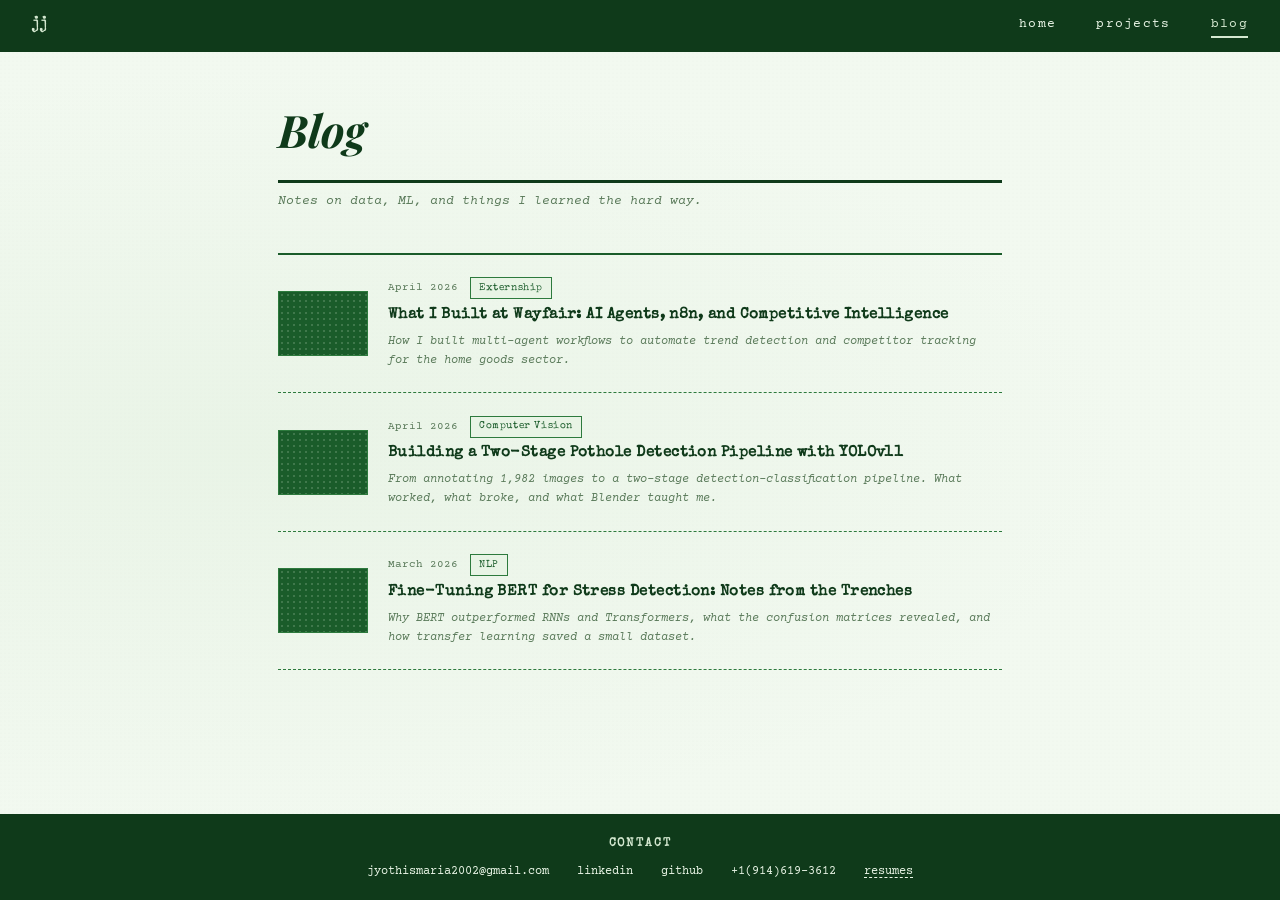
==== blog.html @ 66948fb6 "Update blog.html" ====
<!DOCTYPE html>
<html lang="en">
<head>
  <meta charset="UTF-8" />
  <meta name="viewport" content="width=device-width, initial-scale=1.0" />
  <title>Blog — Jyothismaria Joseph</title>
  <link rel="stylesheet" href="css/style.css" />
</head>
<body>
  <nav>
    <span class="nav-initials">jj</span>
    <div class="nav-links">
      <a href="index.html">home</a>
      <a href="projects.html">projects</a>
      <a href="blog.html" class="active">blog</a>
    </div>
  </nav>

  <main class="blog-layout">
    <h1 class="page-title">Blog</h1>
    <p class="blog-subtitle">Notes on data, ML, and things I learned the hard way.</p>

    <div class="blog-list">

      <a href="blog/wayfair-ai-agents.html" class="blog-row">
        <div class="blog-thumb"></div>
        <div class="blog-row-content">
          <div class="blog-meta">
            <span class="blog-date">April 2026</span>
            <span class="blog-tag">Externship</span>
          </div>
          <h2>What I Built at Wayfair: AI Agents, n8n, and Competitive Intelligence</h2>
          <p>How I built multi-agent workflows to automate trend detection and competitor tracking for the home goods sector.</p>
        </div>
      </a>

      <a href="blog/pothole-yolo.html" class="blog-row">
        <div class="blog-thumb"></div>
        <div class="blog-row-content">
          <div class="blog-meta">
            <span class="blog-date">April 2026</span>
            <span class="blog-tag">Computer Vision</span>
          </div>
          <h2>Building a Two-Stage Pothole Detection Pipeline with YOLOv11</h2>
          <p>From annotating 1,982 images to a two-stage detection-classification pipeline. What worked, what broke, and what Blender taught me.</p>
        </div>
      </a>

      <a href="blog/bert-stress.html" class="blog-row">
        <div class="blog-thumb"></div>
        <div class="blog-row-content">
          <div class="blog-meta">
            <span class="blog-date">March 2026</span>
            <span class="blog-tag">NLP</span>
          </div>
          <h2>Fine-Tuning BERT for Stress Detection: Notes from the Trenches</h2>
          <p>Why BERT outperformed RNNs and Transformers, what the confusion matrices revealed, and how transfer learning saved a small dataset.</p>
        </div>
      </a>

    </div>

  </main>

  <footer>
    <div class="footer-inner">
      <strong>contact</strong>
      <div class="footer-links">
        <a href="mailto:jyothismaria2002@gmail.com">jyothismaria2002@gmail.com</a>
        <a href="https://linkedin.com/in/jyothismaria" target="_blank">linkedin</a>
        <a href="https://github.com/Jyothismaria" target="_blank">github</a>
        <a href="tel:+19146193612">+1(914)619-3612</a>
        <a href="resume.pdf" target="_blank" class="resume-link">resumes</a>
      </div>
    </div>
  </footer>
  <script src="js/main.js"></script>
</body>
</html>
---- css/style.css ----
/* ── 90s Vintage Pastel + Emerald Portfolio ─────────────────────────────── */

@import url('https://fonts.googleapis.com/css2?family=Special+Elite&family=Courier+Prime:ital,wght@0,400;0,700;1,400&family=Playfair+Display:ital,wght@0,400;0,700;1,400&display=swap');

:root {
  --mint:        #d4e8d0;
  --mint-light:  #e8f4e5;
  --mint-pale:   #f2f9f0;
  --emerald:     #1a5c2a;
  --emerald-mid: #2d7a3d;
  --emerald-dark:#0f3a1a;
  --emerald-deep:#071f0d;
  --cream:       #f5f0e8;
  --cream-dark:  #e8e0d0;
  --brown:       #5c4a2a;
  --text-dark:   #1a2a1a;
  --text-mid:    #2d4a2d;
  --text-muted:  #5a7a5a;

  --font-type:   'Special Elite', 'Courier New', monospace;
  --font-mono:   'Courier Prime', 'Courier New', monospace;
  --font-serif:  'Playfair Display', Georgia, serif;

  --accent:        #4a9e4a;
  --accent-bright: #6abf6a;
  --green-light:   #8fb88f;
  --border-heavy: 3px solid var(--emerald-dark);
  --border-mid:   2px solid var(--emerald);
  --border-thin:  1px solid var(--emerald-mid);
}

*, *::before, *::after { box-sizing: border-box; margin: 0; padding: 0; }

html { scroll-behavior: smooth; }

body {
  background: var(--mint-pale);
  color: var(--text-dark);
  font-family: var(--font-mono);
  font-size: 14px;
  line-height: 1.7;
  min-height: 100vh;
  display: flex;
  flex-direction: column;
  /* subtle vintage paper grain */
  background-image:
    radial-gradient(ellipse at 20% 50%, rgba(212,232,208,0.3) 0%, transparent 60%),
    url("data:image/svg+xml,%3Csvg xmlns='http://www.w3.org/2000/svg' width='4' height='4'%3E%3Crect width='4' height='4' fill='%23f2f9f0'/%3E%3Ccircle cx='1' cy='1' r='0.4' fill='%23c8ddc4' opacity='0.4'/%3E%3C/svg%3E");
}

a { color: inherit; text-decoration: none; }
p { margin-bottom: 0.9em; }
ul { padding-left: 1.4em; }
li { margin-bottom: 0.35em; }

/* ── NAV ────────────────────────────────────────────────────────────────── */
nav {
  background: var(--emerald-dark);
  display: flex;
  align-items: center;
  justify-content: space-between;
  padding: 0.6rem 2rem;
  border-bottom: var(--border-heavy);
  position: sticky;
  top: 0;
  z-index: 100;
}

.nav-initials {
  font-family: var(--font-type);
  font-size: 1.1rem;
  color: var(--mint);
  letter-spacing: 0.08em;
}

.nav-links {
  display: flex;
  gap: 2.5rem;
}

.nav-links a {
  font-family: var(--font-mono);
  font-size: 0.82rem;
  color: var(--mint-light);
  letter-spacing: 0.1em;
  text-transform: lowercase;
  position: relative;
  transition: color 0.15s;
}

.nav-links a::after {
  content: '';
  position: absolute;
  bottom: -2px; left: 0;
  width: 0; height: 2px;
  background: var(--mint);
  transition: width 0.2s;
}

.nav-links a:hover,
.nav-links a.active { color: var(--mint); }
.nav-links a:hover::after,
.nav-links a.active::after { width: 100%; }

/* ── HOME PAGE — matches mockup exactly ─────────────────────────────────── */
.home-page {
  background: var(--mint-light);
  flex: 1;
  display: flex;
  flex-direction: column;
  border: var(--border-heavy);
  margin: 1.5rem;
  border-radius: 18px;
  overflow: hidden;
  animation: revealUp 0.5s ease both;
}

/* HERO ROW: name | vertical divider | photo */
.hero-panel {
  display: grid;
  grid-template-columns: 1fr 3px 1fr;
  min-height: 320px;
  padding: 2.5rem 3rem;
  gap: 0;
  align-items: center;
}

.hero-name {
  padding-right: 3rem;
  display: flex;
  flex-direction: column;
  align-items: flex-start;
  justify-content: center;
}

.hero-name h1 {
  font-family: var(--font-serif);
  font-size: clamp(2.8rem, 5vw, 4.5rem);
  font-weight: 700;
  color: var(--emerald-deep);
  line-height: 1.0;
  letter-spacing: -0.02em;
  width: 100%;
}

.hero-tagline {
  font-family: var(--font-mono);
  font-size: 0.72rem;
  color: var(--emerald-mid);
  letter-spacing: 0.14em;
  margin-top: 0.85rem;
  font-style: italic;
  display: block;
  width: 100%;
}

.hero-divider-v {
  width: 3px;
  background: var(--emerald-dark);
  align-self: stretch;
  margin: 0;
}

.hero-photo {
  padding-left: 3rem;
  display: flex;
  justify-content: center;
  align-items: center;
  position: relative;
}

#portrait-canvas {
  width: 100%;
  max-width: 380px;
  aspect-ratio: 1 / 1;
  border-radius: 0 !important;
  display: block;
  image-rendering: pixelated;
  image-rendering: crisp-edges;
  border: var(--border-heavy);
  filter: saturate(0.75) contrast(1.1);
  transition: filter 0.8s ease;
  clip-path: inset(0);
}

#portrait-canvas.resolved {
  filter: saturate(1) contrast(1);
  image-rendering: auto;
}

.photo-fallback {
  display: none;
  font-family: var(--font-serif);
  font-size: 3rem;
  color: var(--emerald);
  font-style: italic;
}

.hero-divider-h {
  height: 3px;
  background: var(--emerald-dark);
  width: 100%;
}

/* ABOUT SECTION */


.about-section {
  background: var(--emerald-dark);
  padding: 2.5rem 3rem 3rem;
  display: flex;
  flex-direction: column;
}

.about-label {
  font-family: var(--font-type);
  font-size: 0.72rem;
  letter-spacing: 0.22em;
  color: var(--accent-bright);
  text-transform: uppercase;
  text-align: center;
  margin-bottom: 1.5rem;
  display: flex;
  align-items: center;
  gap: 1rem;
}

.about-label::before,
.about-label::after {
  content: '';
  flex: 1;
  height: 1px;
  background: var(--emerald-mid);
}

.about-quote {
  font-family: var(--font-serif);
  font-size: 1.25rem;
  font-style: italic;
  color: var(--mint-light);
  line-height: 1.55;
  margin-bottom: 1.75rem;
  border-left: 3px solid var(--accent);
  padding-left: 1.25rem;
}

.about-divider-v { display: none; }

.about-body {
  display: grid;
  grid-template-columns: 1fr 1fr;
  gap: 2rem;
}

.about-body p {
  font-family: var(--font-mono);
  font-size: 0.8rem;
  color: var(--green-light);
  line-height: 1.85;
  margin-bottom: 0;
}

@media (max-width: 800px) {
  .about-body { grid-template-columns: 1fr; gap: 1rem; }
  .about-quote { font-size: 1rem; }
  .about-section { padding: 2rem 1.5rem; }
}

/* Pixel shimmer on photo */
@keyframes pixelShimmer {
  0%   { box-shadow: 0 0 0 0 var(--emerald-mid); }
  50%  { box-shadow: 0 0 0 4px var(--emerald), 0 0 22px 4px rgba(45,122,61,0.3); }
  100% { box-shadow: 0 0 0 0 var(--emerald-mid); }
}
.hero-photo { animation: pixelShimmer 1.8s ease-in-out 3; }

/* CRT scan lines */
.hero-photo::after {
  content: '';
  position: absolute;
  inset: 0;
  border-radius: 0;
  background: repeating-linear-gradient(
    0deg, transparent, transparent 3px,
    rgba(15,58,26,0.03) 3px, rgba(15,58,26,0.03) 4px
  );
  pointer-events: none;
  max-width: 380px;
  margin: auto;
}

@media (max-width: 800px) {
  .home-page { margin: 0.75rem; }
  .hero-panel { grid-template-columns: 1fr; padding: 2rem 1.5rem; gap: 1.5rem; }
  .hero-divider-v { display: none; }
  .hero-name { padding-right: 0; justify-content: center; text-align: center; }
  .hero-photo { padding-left: 0; }
  #portrait-canvas { max-width: 260px; }
  .about-section { padding: 2rem 1.5rem; }
}

/* removed */

.name-block h1 {
  font-family: var(--font-serif);
  font-size: 2.6rem;
  font-weight: 700;
  color: var(--emerald-deep);
  line-height: 1.0;
  letter-spacing: -0.01em;
}

.photo-wrap {
  width: 110px;
  height: 110px;
  border-radius: 0;
  border: var(--border-heavy);
  overflow: hidden;
  flex-shrink: 0;
  background: var(--mint);
  display: flex;
  align-items: center;
  justify-content: center;
}

.photo-wrap img {
  width: 100%; height: 100%;
  object-fit: cover;
}

.photo-initials {
  font-family: var(--font-serif);
  font-size: 1.8rem;
  color: var(--emerald);
  font-style: italic;
}

.about-block h2 {
  font-family: var(--font-type);
  font-size: 0.85rem;
  letter-spacing: 0.12em;
  color: var(--emerald);
  margin-bottom: 0.6rem;
  border-bottom: 1px dashed var(--emerald-mid);
  padding-bottom: 0.3rem;
  text-transform: uppercase;
}

.about-block p {
  font-family: var(--font-mono);
  font-size: 0.8rem;
  color: var(--text-mid);
  line-height: 1.65;
  text-align: justify;
  margin-bottom: 0.65em;
}

/* ── HOME RIGHT ─────────────────────────────────────────────────────────── */
.home-right {
  background: var(--mint-pale);
  padding: 2rem 2.5rem;
  display: flex;
  flex-direction: column;
  gap: 1.75rem;
  animation: revealRight 0.5s ease both;
}

/* Vintage ruled paper lines behind skill strip */
.skills-section {
  border: var(--border-mid);
  padding: 0.9rem 1rem;
  background: var(--cream);
  position: relative;
}

.skills-section::before {
  content: 'TECHNICAL SKILLS';
  position: absolute;
  top: -0.55rem;
  left: 1rem;
  background: var(--cream);
  padding: 0 0.4rem;
  font-family: var(--font-type);
  font-size: 0.65rem;
  letter-spacing: 0.14em;
  color: var(--emerald);
}

.skills-strip {
  display: flex;
  flex-wrap: wrap;
  gap: 0.4rem 0.6rem;
}

.skills-strip span {
  font-family: var(--font-mono);
  font-size: 0.72rem;
  color: var(--emerald-dark);
  border: 1px solid var(--emerald-mid);
  padding: 0.15rem 0.55rem;
  background: var(--mint-light);
  letter-spacing: 0.04em;
  transition: background 0.15s;
}

.skills-strip span:hover {
  background: var(--emerald);
  color: var(--mint);
}

/* Stats row */
.quick-stats {
  display: grid;
  grid-template-columns: repeat(3, 1fr);
  gap: 1px;
  border: var(--border-mid);
  background: var(--emerald);
}

.stat-item {
  background: var(--cream);
  padding: 0.9rem 0.75rem;
  text-align: center;
}

.stat-num {
  display: block;
  font-family: var(--font-serif);
  font-size: 2rem;
  color: var(--emerald-dark);
  line-height: 1;
  font-style: italic;
}

.stat-label {
  font-family: var(--font-type);
  font-size: 0.62rem;
  color: var(--text-muted);
  letter-spacing: 0.1em;
  margin-top: 0.25rem;
  display: block;
  text-transform: uppercase;
}

/* Timeline */
.timeline-section {
  border: var(--border-mid);
  background: var(--cream);
  position: relative;
}

.timeline-section::before {
  content: 'EXPERIENCE';
  position: absolute;
  top: -0.55rem;
  left: 1rem;
  background: var(--cream);
  padding: 0 0.4rem;
  font-family: var(--font-type);
  font-size: 0.65rem;
  letter-spacing: 0.14em;
  color: var(--emerald);
}

.timeline-item {
  display: grid;
  grid-template-columns: 80px 1fr;
  gap: 0;
  border-bottom: 1px dashed var(--emerald-mid);
}

.timeline-item:last-child { border-bottom: none; }

.timeline-date {
  font-family: var(--font-type);
  font-size: 0.62rem;
  color: var(--text-muted);
  letter-spacing: 0.06em;
  padding: 0.85rem 0.75rem;
  border-right: 1px dashed var(--emerald-mid);
  display: flex;
  align-items: flex-start;
  line-height: 1.4;
}

.timeline-content {
  padding: 0.85rem 1rem;
}

.timeline-content strong {
  font-family: var(--font-type);
  font-size: 0.8rem;
  color: var(--emerald-dark);
  display: block;
  margin-bottom: 0.2rem;
  letter-spacing: 0.04em;
}

.timeline-content p {
  font-size: 0.75rem;
  color: var(--text-muted);
  margin: 0;
  line-height: 1.5;
}

/* ── PAGE TITLE ─────────────────────────────────────────────────────────── */
.page-title {
  font-family: var(--font-serif);
  font-size: 2.8rem;
  font-weight: 700;
  font-style: italic;
  color: var(--emerald-dark);
  margin-bottom: 2rem;
  border-bottom: var(--border-heavy);
  padding-bottom: 0.75rem;
  animation: revealUp 0.5s ease both;
}

/* ── PROJECTS ────────────────────────────────────────────────────────────── */
.projects-layout {
  flex: 1;
  padding: 2.5rem 3rem;
  max-width: 1100px;
  margin: 0 auto;
  width: 100%;
}

.projects-grid {
  display: grid;
  grid-template-columns: repeat(2, 1fr);
  gap: 1.5rem;
}

.project-card {
  background: var(--mint-light);
  border: var(--border-mid);
  overflow: hidden;
  transition: transform 0.18s, box-shadow 0.18s;
  animation: revealUp 0.5s ease both;
  position: relative;
}

/* Vintage corner decoration */
.project-card::before {
  content: '';
  position: absolute;
  top: 0; right: 0;
  width: 0; height: 0;
  border-style: solid;
  border-width: 0 22px 22px 0;
  border-color: transparent var(--emerald) transparent transparent;
  z-index: 1;
}

.project-card:hover {
  transform: translate(-2px, -3px);
  box-shadow: 4px 4px 0 var(--emerald-dark);
}

.project-img {
  height: 140px;
  background: var(--emerald);
  display: flex;
  align-items: center;
  justify-content: center;
  position: relative;
  overflow: hidden;
  border-bottom: var(--border-mid);
}

/* Vintage halftone-ish dot pattern */
.project-img::after {
  content: '';
  position: absolute;
  inset: 0;
  background-image: radial-gradient(circle, rgba(212,232,208,0.18) 1px, transparent 1px);
  background-size: 8px 8px;
}

.project-icon {
  font-size: 2.8rem;
  opacity: 0.7;
  position: relative;
  z-index: 1;
}

.project-tags {
  position: absolute;
  bottom: 0; left: 0; right: 0;
  background: var(--emerald-dark);
  padding: 0.3rem 0.75rem;
  display: flex;
  flex-wrap: wrap;
  gap: 0.5rem;
  z-index: 2;
}

.tag {
  font-family: var(--font-mono);
  font-size: 0.62rem;
  color: var(--mint);
  letter-spacing: 0.06em;
}

.tag + .tag::before {
  content: '·';
  margin-right: 0.5rem;
  color: var(--emerald-mid);
}

.project-desc {
  padding: 1rem 1.1rem 1.1rem;
}

.project-desc h3 {
  font-family: var(--font-type);
  font-size: 0.9rem;
  color: var(--emerald-dark);
  margin-bottom: 0.45rem;
  line-height: 1.35;
  letter-spacing: 0.03em;
}

.project-desc p {
  font-size: 0.77rem;
  color: var(--text-mid);
  line-height: 1.6;
  margin-bottom: 0.7rem;
}

.project-link {
  font-family: var(--font-type);
  font-size: 0.72rem;
  color: var(--emerald);
  letter-spacing: 0.06em;
  border-bottom: 1px dashed var(--emerald-mid);
  transition: color 0.15s;
}

.project-link:hover { color: var(--emerald-dark); }

/* ── BLOG LIST ───────────────────────────────────────────────────────────── */
.blog-layout {
  flex: 1;
  padding: 2.5rem 3rem;
  max-width: 820px;
  margin: 0 auto;
  width: 100%;
}

.blog-subtitle {
  font-family: var(--font-mono);
  font-size: 0.8rem;
  color: var(--text-muted);
  margin-top: -1.5rem;
  margin-bottom: 2.5rem;
  font-style: italic;
}

.blog-list {
  display: flex;
  flex-direction: column;
}

.blog-row {
  display: grid;
  grid-template-columns: 90px 1fr;
  gap: 1.25rem;
  padding: 1.4rem 0;
  border-bottom: 1px dashed var(--emerald-mid);
  transition: all 0.15s;
  cursor: pointer;
}

.blog-row:first-child { border-top: var(--border-mid); }
.blog-row:hover { background: var(--cream); padding-left: 0.75rem; margin: 0 -0.75rem; padding-right: 0.75rem; }

.blog-thumb {
  width: 90px;
  height: 65px;
  background: var(--emerald);
  border: var(--border-thin);
  flex-shrink: 0;
  align-self: center;
  position: relative;
  overflow: hidden;
}

.blog-thumb::after {
  content: '';
  position: absolute;
  inset: 0;
  background-image: radial-gradient(circle, rgba(212,232,208,0.2) 1px, transparent 1px);
  background-size: 6px 6px;
}

.blog-row-content h2 {
  font-family: var(--font-type);
  font-size: 0.95rem;
  color: var(--emerald-dark);
  margin-bottom: 0.35rem;
  line-height: 1.4;
  letter-spacing: 0.03em;
}

.blog-row-content p {
  font-size: 0.77rem;
  color: var(--text-muted);
  margin: 0;
  line-height: 1.55;
  font-style: italic;
}

.blog-meta {
  display: flex;
  align-items: center;
  gap: 0.75rem;
  margin-bottom: 0.35rem;
}

.blog-date {
  font-family: var(--font-mono);
  font-size: 0.68rem;
  color: var(--text-muted);
}

.blog-tag {
  font-family: var(--font-type);
  font-size: 0.62rem;
  padding: 0.1rem 0.5rem;
  border: 1px solid var(--emerald-mid);
  color: var(--emerald);
  letter-spacing: 0.06em;
  background: var(--mint-light);
}

.blog-new-post {
  margin-top: 2rem;
  padding: 0.9rem 1rem;
  border: 1px dashed var(--emerald-mid);
  background: var(--cream);
  text-align: center;
}

.mono-small {
  font-family: var(--font-mono);
  font-size: 0.72rem;
  color: var(--text-muted);
  margin: 0;
}

.mono-small code {
  background: var(--mint);
  padding: 0.1rem 0.35rem;
  color: var(--emerald-dark);
  font-family: var(--font-mono);
}

/* ── BLOG POST ───────────────────────────────────────────────────────────── */
.post-layout {
  flex: 1;
  padding: 2.5rem 3rem;
  max-width: 720px;
  margin: 0 auto;
  width: 100%;
}

.back-link {
  font-family: var(--font-mono);
  font-size: 0.75rem;
  color: var(--text-muted);
  letter-spacing: 0.06em;
  display: inline-block;
  margin-bottom: 2rem;
  border-bottom: 1px dashed var(--emerald-mid);
  transition: color 0.15s;
}

.back-link:hover { color: var(--emerald-dark); }

.post-header {
  margin-bottom: 2.5rem;
  padding-bottom: 1.5rem;
  border-bottom: var(--border-mid);
}

.post-header h1 {
  font-family: var(--font-serif);
  font-size: 2rem;
  font-weight: 700;
  font-style: italic;
  color: var(--emerald-dark);
  line-height: 1.2;
  margin: 0.5rem 0 0.75rem;
}

.post-subtitle {
  font-size: 0.88rem;
  color: var(--text-muted);
  font-style: italic;
  font-family: var(--font-mono);
  margin: 0;
}

.post-body {
  font-size: 0.88rem;
  line-height: 1.85;
  color: var(--text-mid);
  font-family: var(--font-mono);
}

.post-body h2 {
  font-family: var(--font-type);
  font-size: 1rem;
  color: var(--emerald-dark);
  margin: 2rem 0 0.65rem;
  letter-spacing: 0.05em;
  border-left: 3px solid var(--emerald);
  padding-left: 0.75rem;
}

.post-body p { margin-bottom: 1em; }
.post-body ul { margin-bottom: 1em; }
.post-body li { color: var(--text-mid); }
.post-body strong { color: var(--emerald-dark); font-weight: 700; }

/* ── FOOTER ─────────────────────────────────────────────────────────────── */
footer {
  background: var(--emerald-dark);
  border-top: var(--border-heavy);
  padding: 1.1rem 2rem;
  margin-top: auto;
}

.footer-inner {
  max-width: 1100px;
  margin: 0 auto;
  text-align: center;
}

.footer-inner strong {
  display: block;
  font-family: var(--font-type);
  font-size: 0.72rem;
  letter-spacing: 0.16em;
  color: var(--mint);
  margin-bottom: 0.5rem;
  text-transform: uppercase;
}

.footer-links {
  display: flex;
  justify-content: center;
  flex-wrap: wrap;
  gap: 1.75rem;
}

.footer-links a {
  font-family: var(--font-mono);
  font-size: 0.75rem;
  color: var(--mint-light);
  transition: color 0.15s;
}

.footer-links a:hover { color: var(--mint); }

.resume-link {
  text-decoration: underline;
  text-underline-offset: 3px;
  text-decoration-style: dashed;
}

/* ── ANIMATIONS ─────────────────────────────────────────────────────────── */
@keyframes revealLeft {
  from { opacity: 0; transform: translateX(-18px); }
  to   { opacity: 1; transform: translateX(0); }
}
@keyframes revealRight {
  from { opacity: 0; transform: translateX(14px); }
  to   { opacity: 1; transform: translateX(0); }
}
@keyframes revealUp {
  from { opacity: 0; transform: translateY(14px); }
  to   { opacity: 1; transform: translateY(0); }
}

.project-card:nth-child(1) { animation-delay: 0.05s; }
.project-card:nth-child(2) { animation-delay: 0.10s; }
.project-card:nth-child(3) { animation-delay: 0.15s; }
.project-card:nth-child(4) { animation-delay: 0.20s; }
.project-card:nth-child(5) { animation-delay: 0.25s; }
.project-card:nth-child(6) { animation-delay: 0.30s; }
.project-card:nth-child(7) { animation-delay: 0.35s; }
.project-card:nth-child(8) { animation-delay: 0.40s; }

/* ── RESPONSIVE ─────────────────────────────────────────────────────────── */
@media (max-width: 900px) {
  .home-layout { grid-template-columns: 1fr; }
  .home-left { border-right: none; border-bottom: var(--border-heavy); }
  .projects-grid { grid-template-columns: 1fr; }
  .projects-layout, .blog-layout, .post-layout { padding: 2rem 1.5rem; }
}

@media (max-width: 600px) {
  nav { padding: 0.6rem 1rem; }
  .name-block h1 { font-size: 2rem; }
  .quick-stats { grid-template-columns: repeat(3, 1fr); }
  .blog-row { grid-template-columns: 1fr; }
  .blog-thumb { display: none; }
  .footer-links { gap: 0.75rem; }
  .home-right { padding: 1.5rem; }
}

/* ── PIXEL PORTRAIT ─────────────────────────────────────────────────────── */
.photo-wrap {
  position: relative;
  overflow: hidden;
}

#portrait-canvas {
  width: 100%;
  height: 100%;
  display: block;
  image-rendering: pixelated;
  image-rendering: crisp-edges;
  border-radius: 0;
  transition: filter 0.6s ease;
  filter: saturate(0.7) contrast(1.1);
}

#portrait-canvas.resolved {
  filter: saturate(1) contrast(1);
  image-rendering: auto;
}

/* Scan-line overlay — vintage CRT feel */
.photo-wrap::after {
  content: '';
  position: absolute;
  inset: 0;
  border-radius: 0;
  background: repeating-linear-gradient(
    0deg,
    transparent,
    transparent 2px,
    rgba(15, 58, 26, 0.04) 2px,
    rgba(15, 58, 26, 0.04) 4px
  );
  pointer-events: none;
  z-index: 2;
  opacity: 1;
  transition: opacity 1.2s ease;
}

#portrait-canvas.resolved ~ .scanlines,
.photo-wrap:has(#portrait-canvas.resolved)::after {
  opacity: 0;
}

/* Loading shimmer before image resolves */
@keyframes pixelShimmer {
  0%   { box-shadow: 0 0 0 3px var(--emerald-mid); }
  50%  { box-shadow: 0 0 0 3px var(--emerald), 0 0 18px 2px rgba(45,122,61,0.4); }
  100% { box-shadow: 0 0 0 3px var(--emerald-mid); }
}

.photo-wrap {
  animation: pixelShimmer 1.6s ease-in-out 3;
}

/* Home layout: make right side of header taller for the full photo */
.name-photo-row {
  align-items: center;
}

/* removed */

@media (max-width: 600px) {
  .photo-wrap { width: 140px; height: 140px; }
}
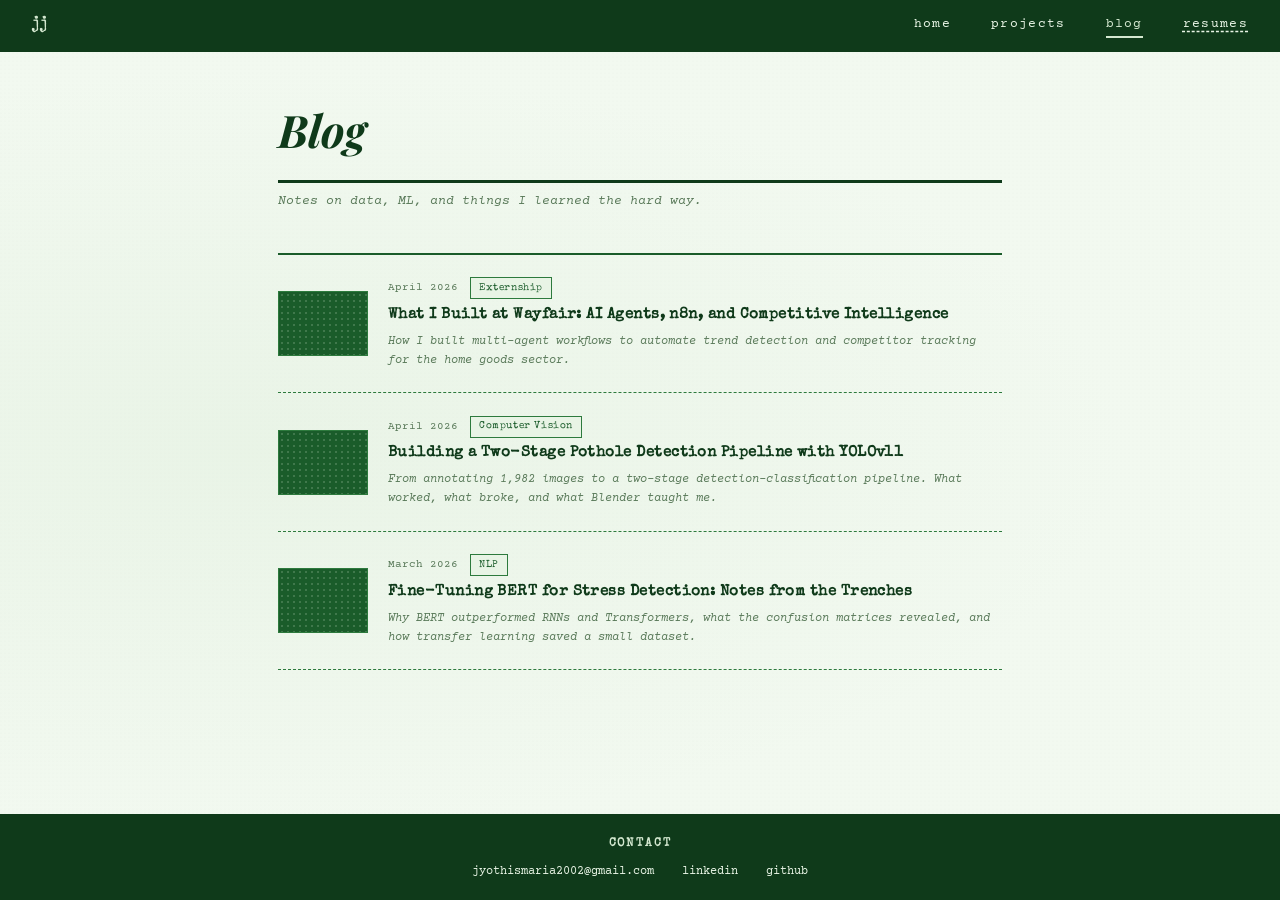
==== commit 23822bd1: "Add resume link to navigation and remove duplicate" ====
--- a/blog.html
+++ b/blog.html
@@ -13,6 +13,7 @@
       <a href="index.html">home</a>
       <a href="projects.html">projects</a>
       <a href="blog.html" class="active">blog</a>
+      <a href="resume.pdf" target="_blank" class="resume-link">resumes</a>
     </div>
   </nav>
 
@@ -69,8 +70,7 @@
         <a href="mailto:jyothismaria2002@gmail.com">jyothismaria2002@gmail.com</a>
         <a href="https://linkedin.com/in/jyothismaria" target="_blank">linkedin</a>
         <a href="https://github.com/Jyothismaria" target="_blank">github</a>
-        <a href="tel:+19146193612">+1(914)619-3612</a>
-        <a href="resume.pdf" target="_blank" class="resume-link">resumes</a>
+
       </div>
     </div>
   </footer>
--- a/css/style.css
+++ b/css/style.css
@@ -177,7 +177,6 @@
   display: block;
   image-rendering: pixelated;
   image-rendering: crisp-edges;
-  border: var(--border-heavy);
   filter: saturate(0.75) contrast(1.1);
   transition: filter 0.8s ease;
   clip-path: inset(0);
@@ -268,9 +267,9 @@
 
 /* Pixel shimmer on photo */
 @keyframes pixelShimmer {
-  0%   { box-shadow: 0 0 0 0 var(--emerald-mid); }
-  50%  { box-shadow: 0 0 0 4px var(--emerald), 0 0 22px 4px rgba(45,122,61,0.3); }
-  100% { box-shadow: 0 0 0 0 var(--emerald-mid); }
+  0%   { box-shadow: none; }
+  50%  { box-shadow: none; }
+  100% { box-shadow: none; }
 }
 .hero-photo { animation: pixelShimmer 1.8s ease-in-out 3; }
 
@@ -959,9 +958,9 @@
 
 /* Loading shimmer before image resolves */
 @keyframes pixelShimmer {
-  0%   { box-shadow: 0 0 0 3px var(--emerald-mid); }
-  50%  { box-shadow: 0 0 0 3px var(--emerald), 0 0 18px 2px rgba(45,122,61,0.4); }
-  100% { box-shadow: 0 0 0 3px var(--emerald-mid); }
+  0%   { box-shadow: none; }
+  50%  { box-shadow: none; }
+  100% { box-shadow: none; }
 }
 
 .photo-wrap {
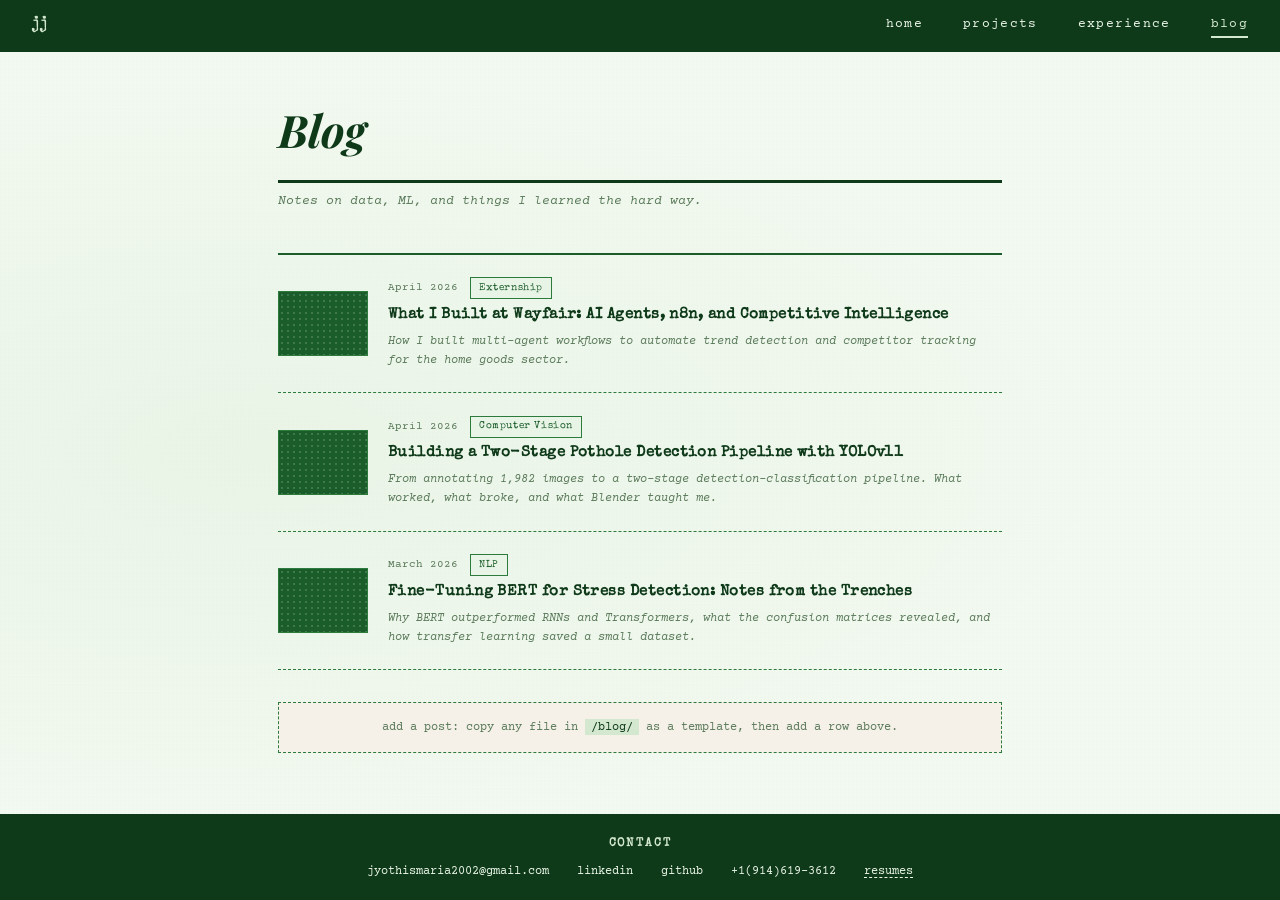
==== commit 77f228fc: "Add files via upload" ====
--- a/blog.html
+++ b/blog.html
@@ -12,8 +12,8 @@
     <div class="nav-links">
       <a href="index.html">home</a>
       <a href="projects.html">projects</a>
+      <a href="experience.html">experience</a>
       <a href="blog.html" class="active">blog</a>
-      <a href="resume.pdf" target="_blank" class="resume-link">resumes</a>
     </div>
   </nav>
 
@@ -61,6 +61,9 @@
 
     </div>
 
+    <div class="blog-new-post">
+      <p class="mono-small">add a post: copy any file in <code>/blog/</code> as a template, then add a row above.</p>
+    </div>
   </main>
 
   <footer>
@@ -70,7 +73,8 @@
         <a href="mailto:jyothismaria2002@gmail.com">jyothismaria2002@gmail.com</a>
         <a href="https://linkedin.com/in/jyothismaria" target="_blank">linkedin</a>
         <a href="https://github.com/Jyothismaria" target="_blank">github</a>
-
+        <a href="tel:+19146193612">+1(914)619-3612</a>
+        <a href="resume.pdf" target="_blank" class="resume-link">resumes</a>
       </div>
     </div>
   </footer>
--- a/css/style.css
+++ b/css/style.css
@@ -105,7 +105,6 @@
 /* ── HOME PAGE — matches mockup exactly ─────────────────────────────────── */
 .home-page {
   background: var(--mint-light);
-  flex: 1;
   display: flex;
   flex-direction: column;
   border: var(--border-heavy);
@@ -131,6 +130,7 @@
   flex-direction: column;
   align-items: flex-start;
   justify-content: center;
+  gap: 0;
 }
 
 .hero-name h1 {
@@ -143,15 +143,17 @@
   width: 100%;
 }
 
-.hero-tagline {
+p.hero-tagline, .hero-tagline {
   font-family: var(--font-mono);
   font-size: 0.72rem;
   color: var(--emerald-mid);
   letter-spacing: 0.14em;
-  margin-top: 0.85rem;
+  margin-top: 0.75rem;
+  margin-bottom: 0;
   font-style: italic;
   display: block;
   width: 100%;
+  clear: both;
 }
 
 .hero-divider-v {
@@ -267,9 +269,9 @@
 
 /* Pixel shimmer on photo */
 @keyframes pixelShimmer {
-  0%   { box-shadow: none; }
-  50%  { box-shadow: none; }
-  100% { box-shadow: none; }
+  0%   { box-shadow: 0 0 0 0 var(--emerald-mid); }
+  50%  { box-shadow: 0 0 0 4px var(--emerald), 0 0 22px 4px rgba(45,122,61,0.3); }
+  100% { box-shadow: 0 0 0 0 var(--emerald-mid); }
 }
 .hero-photo { animation: pixelShimmer 1.8s ease-in-out 3; }
 
@@ -910,70 +912,137 @@
   .home-right { padding: 1.5rem; }
 }
 
-/* ── PIXEL PORTRAIT ─────────────────────────────────────────────────────── */
-.photo-wrap {
+
+
+/* ── EXPERIENCE PAGE ────────────────────────────────────────────────────── */
+.exp-layout {
+  flex: 1;
+  padding: 2.5rem 3rem;
+  max-width: 900px;
+  margin: 0 auto;
+  width: 100%;
+}
+
+.exp-grid {
+  display: flex;
+  flex-direction: column;
+  gap: 1.25rem;
+}
+
+.exp-card {
+  background: var(--cream);
+  border: var(--border-mid);
+  padding: 1.5rem 1.75rem;
   position: relative;
-  overflow: hidden;
-}
-
-#portrait-canvas {
-  width: 100%;
-  height: 100%;
-  display: block;
-  image-rendering: pixelated;
-  image-rendering: crisp-edges;
-  border-radius: 0;
-  transition: filter 0.6s ease;
-  filter: saturate(0.7) contrast(1.1);
-}
-
-#portrait-canvas.resolved {
-  filter: saturate(1) contrast(1);
-  image-rendering: auto;
-}
-
-/* Scan-line overlay — vintage CRT feel */
-.photo-wrap::after {
+  animation: revealUp 0.4s ease both;
+}
+
+.exp-card::before {
   content: '';
   position: absolute;
-  inset: 0;
-  border-radius: 0;
-  background: repeating-linear-gradient(
-    0deg,
-    transparent,
-    transparent 2px,
-    rgba(15, 58, 26, 0.04) 2px,
-    rgba(15, 58, 26, 0.04) 4px
-  );
-  pointer-events: none;
-  z-index: 2;
-  opacity: 1;
-  transition: opacity 1.2s ease;
-}
-
-#portrait-canvas.resolved ~ .scanlines,
-.photo-wrap:has(#portrait-canvas.resolved)::after {
-  opacity: 0;
-}
-
-/* Loading shimmer before image resolves */
-@keyframes pixelShimmer {
-  0%   { box-shadow: none; }
-  50%  { box-shadow: none; }
-  100% { box-shadow: none; }
-}
-
-.photo-wrap {
-  animation: pixelShimmer 1.6s ease-in-out 3;
-}
-
-/* Home layout: make right side of header taller for the full photo */
-.name-photo-row {
+  left: 0; top: 0; bottom: 0;
+  width: 4px;
+  background: var(--emerald);
+}
+
+.exp-card:nth-child(1) { animation-delay: 0.05s; }
+.exp-card:nth-child(2) { animation-delay: 0.10s; }
+.exp-card:nth-child(3) { animation-delay: 0.15s; }
+.exp-card:nth-child(4) { animation-delay: 0.20s; }
+.exp-card:nth-child(5) { animation-delay: 0.25s; }
+.exp-card:nth-child(6) { animation-delay: 0.30s; }
+
+.exp-company-row {
+  display: flex;
   align-items: center;
-}
-
-/* removed */
-
-@media (max-width: 600px) {
-  .photo-wrap { width: 140px; height: 140px; }
-}
+  gap: 0.75rem;
+  margin-bottom: 0.2rem;
+}
+
+.exp-company {
+  font-family: var(--font-type);
+  font-size: 0.95rem;
+  color: var(--emerald-dark);
+  letter-spacing: 0.04em;
+  font-weight: 600;
+}
+
+.exp-badge {
+  font-family: var(--font-mono);
+  font-size: 0.6rem;
+  letter-spacing: 0.1em;
+  color: var(--emerald);
+  border: 1px solid var(--emerald-mid);
+  padding: 0.1rem 0.5rem;
+  background: var(--mint-light);
+  text-transform: uppercase;
+}
+
+.exp-title {
+  font-family: var(--font-mono);
+  font-size: 0.85rem;
+  color: var(--text-dark);
+  font-weight: 700;
+  margin-bottom: 0.2rem;
+}
+
+.exp-meta {
+  font-family: var(--font-mono);
+  font-size: 0.72rem;
+  color: var(--text-muted);
+  letter-spacing: 0.04em;
+}
+
+.exp-divider {
+  height: 1px;
+  background: var(--emerald-mid);
+  opacity: 0.25;
+  margin: 0.9rem 0;
+}
+
+.exp-bullets {
+  list-style: none;
+  padding: 0;
+  margin: 0 0 1rem;
+}
+
+.exp-bullets li {
+  font-family: var(--font-mono);
+  font-size: 0.78rem;
+  color: var(--text-mid);
+  line-height: 1.7;
+  padding-left: 1rem;
+  position: relative;
+  margin-bottom: 0.4rem;
+}
+
+.exp-bullets li::before {
+  content: '—';
+  position: absolute;
+  left: 0;
+  color: var(--emerald-mid);
+  font-size: 0.7rem;
+}
+
+.exp-tags {
+  display: flex;
+  flex-wrap: wrap;
+  gap: 0.4rem;
+  margin-top: 0.5rem;
+}
+
+.exp-tags span {
+  font-family: var(--font-mono);
+  font-size: 0.65rem;
+  color: var(--emerald-dark);
+  border: 1px solid var(--emerald-mid);
+  padding: 0.15rem 0.55rem;
+  background: var(--mint-light);
+  letter-spacing: 0.04em;
+}
+
+.exp-edu::before { background: var(--emerald-mid); }
+
+@media (max-width: 700px) {
+  .exp-layout { padding: 2rem 1.25rem; }
+}
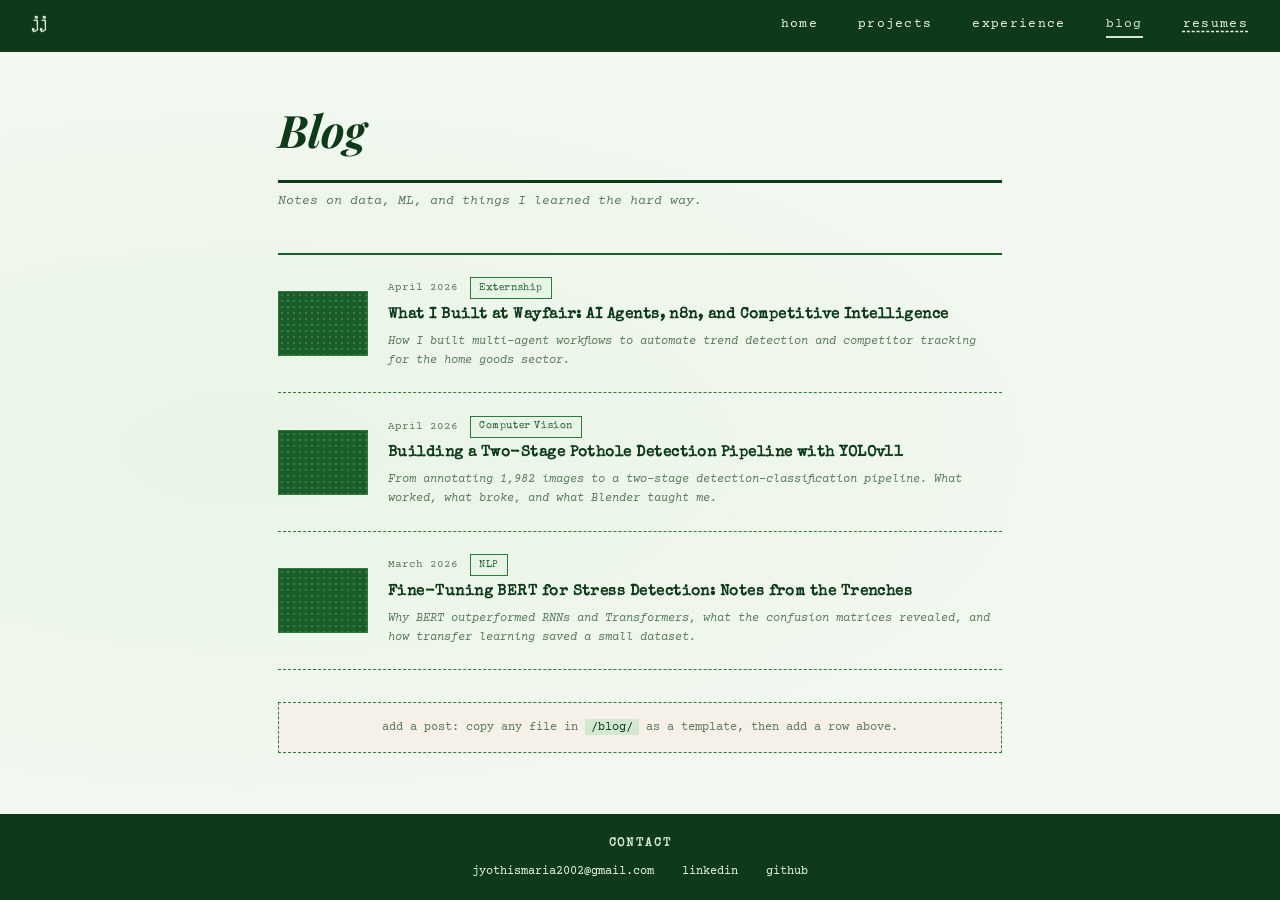
==== commit 6159145e: "Update resume links in blog.html Added a link to the resume in the navigation bar and removed the du" ====
--- a/blog.html
+++ b/blog.html
@@ -14,6 +14,7 @@
       <a href="projects.html">projects</a>
       <a href="experience.html">experience</a>
       <a href="blog.html" class="active">blog</a>
+      <a href="resume.pdf" target="_blank" class="resume-link">resumes</a>
     </div>
   </nav>
 
@@ -73,8 +74,6 @@
         <a href="mailto:jyothismaria2002@gmail.com">jyothismaria2002@gmail.com</a>
         <a href="https://linkedin.com/in/jyothismaria" target="_blank">linkedin</a>
         <a href="https://github.com/Jyothismaria" target="_blank">github</a>
-        <a href="tel:+19146193612">+1(914)619-3612</a>
-        <a href="resume.pdf" target="_blank" class="resume-link">resumes</a>
       </div>
     </div>
   </footer>
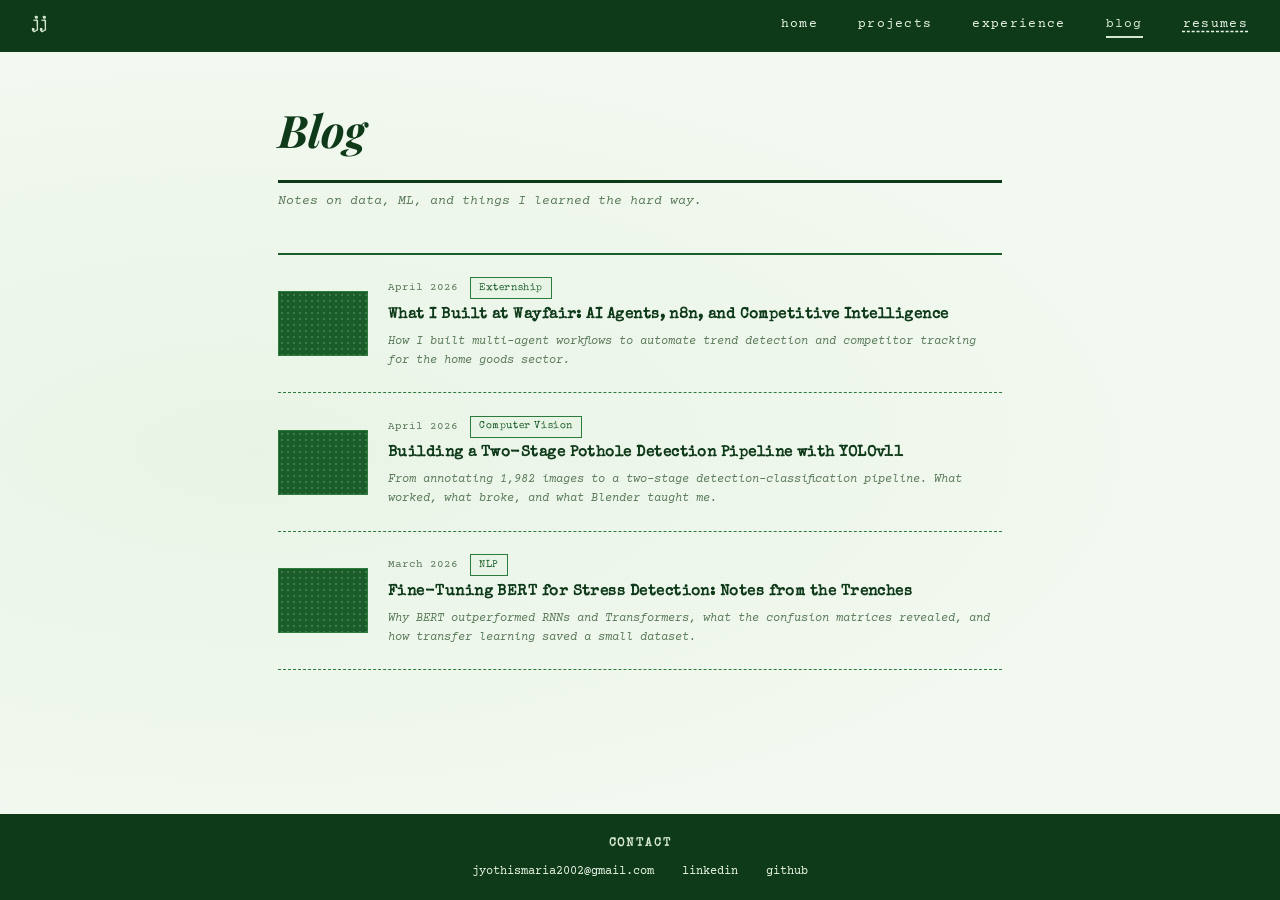
==== commit 8da4a6bf: "Remove new post instructions from blog.html Removed instructions for adding a new blog post." ====
--- a/blog.html
+++ b/blog.html
@@ -62,9 +62,6 @@
 
     </div>
 
-    <div class="blog-new-post">
-      <p class="mono-small">add a post: copy any file in <code>/blog/</code> as a template, then add a row above.</p>
-    </div>
   </main>
 
   <footer>
--- a/css/style.css
+++ b/css/style.css
@@ -269,9 +269,9 @@
 
 /* Pixel shimmer on photo */
 @keyframes pixelShimmer {
-  0%   { box-shadow: 0 0 0 0 var(--emerald-mid); }
-  50%  { box-shadow: 0 0 0 4px var(--emerald), 0 0 22px 4px rgba(45,122,61,0.3); }
-  100% { box-shadow: 0 0 0 0 var(--emerald-mid); }
+  0%   { box-shadow: none; }
+  50%  { box-shadow: none; }
+  100% { box-shadow: none; }
 }
 .hero-photo { animation: pixelShimmer 1.8s ease-in-out 3; }
 
@@ -914,135 +914,186 @@
 
 
 
+
 /* ── EXPERIENCE PAGE ────────────────────────────────────────────────────── */
 .exp-layout {
   flex: 1;
   padding: 2.5rem 3rem;
-  max-width: 900px;
+  max-width: 960px;
   margin: 0 auto;
   width: 100%;
 }
 
-.exp-grid {
-  display: flex;
-  flex-direction: column;
-  gap: 1.25rem;
-}
-
-.exp-card {
-  background: var(--cream);
-  border: var(--border-mid);
-  padding: 1.5rem 1.75rem;
-  position: relative;
-  animation: revealUp 0.4s ease both;
-}
-
-.exp-card::before {
+.exp-legend {
+  display: flex;
+  gap: 1.5rem;
+  margin-bottom: 2rem;
+}
+
+.exp-legend-item {
+  display: flex;
+  align-items: center;
+  gap: 6px;
+  font-family: var(--font-mono);
+  font-size: 11px;
+  color: var(--text-muted);
+}
+
+.exp-legend-dot {
+  width: 10px; height: 10px;
+  border-radius: 50%;
+  border: 2px solid var(--emerald-dark);
+  background: var(--mint-light);
+}
+
+.exp-legend-sq {
+  width: 10px; height: 10px;
+  border: 2px solid var(--emerald-mid);
+  background: var(--mint);
+}
+
+.vt { position: relative; }
+
+.spine {
+  position: absolute;
+  left: 50%; top: 0; bottom: 0;
+  width: 3px;
+  background: var(--emerald-dark);
+  transform: translateX(-50%);
+  z-index: 1;
+}
+
+.spine::after {
   content: '';
   position: absolute;
-  left: 0; top: 0; bottom: 0;
-  width: 4px;
-  background: var(--emerald);
-}
-
-.exp-card:nth-child(1) { animation-delay: 0.05s; }
-.exp-card:nth-child(2) { animation-delay: 0.10s; }
-.exp-card:nth-child(3) { animation-delay: 0.15s; }
-.exp-card:nth-child(4) { animation-delay: 0.20s; }
-.exp-card:nth-child(5) { animation-delay: 0.25s; }
-.exp-card:nth-child(6) { animation-delay: 0.30s; }
-
-.exp-company-row {
-  display: flex;
-  align-items: center;
-  gap: 0.75rem;
-  margin-bottom: 0.2rem;
-}
-
-.exp-company {
-  font-family: var(--font-type);
-  font-size: 0.95rem;
-  color: var(--emerald-dark);
-  letter-spacing: 0.04em;
-  font-weight: 600;
-}
-
-.exp-badge {
-  font-family: var(--font-mono);
-  font-size: 0.6rem;
-  letter-spacing: 0.1em;
-  color: var(--emerald);
+  top: -10px; left: 50%;
+  transform: translateX(-50%);
+  width: 0; height: 0;
+  border-style: solid;
+  border-width: 0 7px 12px 7px;
+  border-color: transparent transparent var(--emerald-dark) transparent;
+}
+
+.vt-row {
+  display: grid;
+  grid-template-columns: 1fr 40px 1fr;
+  align-items: start;
+  margin-bottom: 1.75rem;
+  position: relative;
+}
+
+.vt-dot-col {
+  grid-column: 2;
+  display: flex;
+  justify-content: center;
+  padding-top: 6px;
+  z-index: 2;
+}
+
+.vt-dot {
+  width: 16px; height: 16px;
+  border-radius: 50%;
+  background: var(--mint-light);
+  border: 3px solid var(--emerald-dark);
+  cursor: pointer;
+  transition: background .2s, transform .2s;
+  flex-shrink: 0;
+}
+
+.vt-dot.edu {
+  border-radius: 0;
+  border-color: var(--emerald-mid);
+  background: var(--mint);
+}
+
+.vt-dot:hover, .vt-dot.active {
+  background: var(--emerald-dark);
+  transform: scale(1.25);
+}
+
+.vt-dot.edu:hover, .vt-dot.edu.active {
+  background: var(--emerald-mid);
+}
+
+.vt-card { cursor: pointer; }
+.vt-card.left  { grid-column: 1; text-align: right; padding-right: 20px; }
+.vt-card.right { grid-column: 3; text-align: left;  padding-left: 20px; }
+.vt-empty-left  { grid-column: 1; }
+.vt-empty-right { grid-column: 3; }
+
+.vt-date {
+  font-family: var(--font-type);
+  font-size: 11px;
+  color: var(--emerald-mid);
+  letter-spacing: 1px;
+  margin-bottom: 3px;
+}
+
+.vt-title {
+  font-family: var(--font-type);
+  font-size: 13px;
+  color: var(--emerald-deep);
+  line-height: 1.3;
+  margin-bottom: 2px;
+}
+
+.vt-company {
+  font-family: var(--font-mono);
+  font-size: 11px;
+  color: var(--text-muted);
+  margin-bottom: 4px;
+}
+
+.vt-body {
+  overflow: hidden;
+  max-height: 0;
+  transition: max-height .4s ease, padding .3s ease;
+  background: #1a5c2a;
+  color: #ffffff;
+  border-left: 3px solid #1a5c2a;
+  padding: 0 1rem;
+  margin-top: 0;
+  text-align: left;
+}
+
+.vt-card.left .vt-body {
+  border-left: none;
+  border-right: 3px solid var(--emerald-mid);
+}
+
+.vt-body.open { max-height: 500px; padding: 1rem; margin-top: 8px; }
+
+.vt-body ul { list-style: none; padding: 0; margin: 0 0 .75rem; }
+
+.vt-body li {
+  font-family: var(--font-mono);
+  font-size: .76rem;
+  color: #ffffff;
+  line-height: 1.75;
+  padding-left: 1.1rem;
+  position: relative;
+  margin-bottom: .25rem;
+}
+
+.vt-body li::before { content: "—"; position: absolute; left: 0; color: var(--emerald-mid); }
+
+.vt-tags { display: flex; flex-wrap: wrap; gap: .3rem; }
+
+.vt-tags span {
+  font-family: var(--font-mono);
+  font-size: .6rem;
+  color: #ffffff;
   border: 1px solid var(--emerald-mid);
-  padding: 0.1rem 0.5rem;
+  padding: .1rem .4rem;
+  letter-spacing: .5px;
   background: var(--mint-light);
-  text-transform: uppercase;
-}
-
-.exp-title {
-  font-family: var(--font-mono);
-  font-size: 0.85rem;
-  color: var(--text-dark);
-  font-weight: 700;
-  margin-bottom: 0.2rem;
-}
-
-.exp-meta {
-  font-family: var(--font-mono);
-  font-size: 0.72rem;
-  color: var(--text-muted);
-  letter-spacing: 0.04em;
-}
-
-.exp-divider {
-  height: 1px;
-  background: var(--emerald-mid);
-  opacity: 0.25;
-  margin: 0.9rem 0;
-}
-
-.exp-bullets {
-  list-style: none;
-  padding: 0;
-  margin: 0 0 1rem;
-}
-
-.exp-bullets li {
-  font-family: var(--font-mono);
-  font-size: 0.78rem;
-  color: var(--text-mid);
-  line-height: 1.7;
-  padding-left: 1rem;
-  position: relative;
-  margin-bottom: 0.4rem;
-}
-
-.exp-bullets li::before {
-  content: '—';
-  position: absolute;
-  left: 0;
-  color: var(--emerald-mid);
-  font-size: 0.7rem;
-}
-
-.exp-tags {
-  display: flex;
-  flex-wrap: wrap;
-  gap: 0.4rem;
-  margin-top: 0.5rem;
-}
-
-.exp-tags span {
-  font-family: var(--font-mono);
-  font-size: 0.65rem;
-  color: var(--emerald-dark);
-  border: 1px solid var(--emerald-mid);
-  padding: 0.15rem 0.55rem;
-  background: var(--mint-light);
-  letter-spacing: 0.04em;
-}
-
-.exp-edu::before { background: var(--emerald-mid); }
+}
 
 @media (max-width: 700px) {
-  .exp-layout { padding: 2rem 1.25rem; }
-}
+  .exp-layout { padding: 2rem 1rem; }
+  .vt-row { grid-template-columns: 1fr 28px 1fr; }
+  .vt-card.left { padding-right: 12px; }
+  .vt-card.right { padding-left: 12px; }
+  .vt-title { font-size: 11px; }
+  .vt-company { font-size: 10px; }
+}
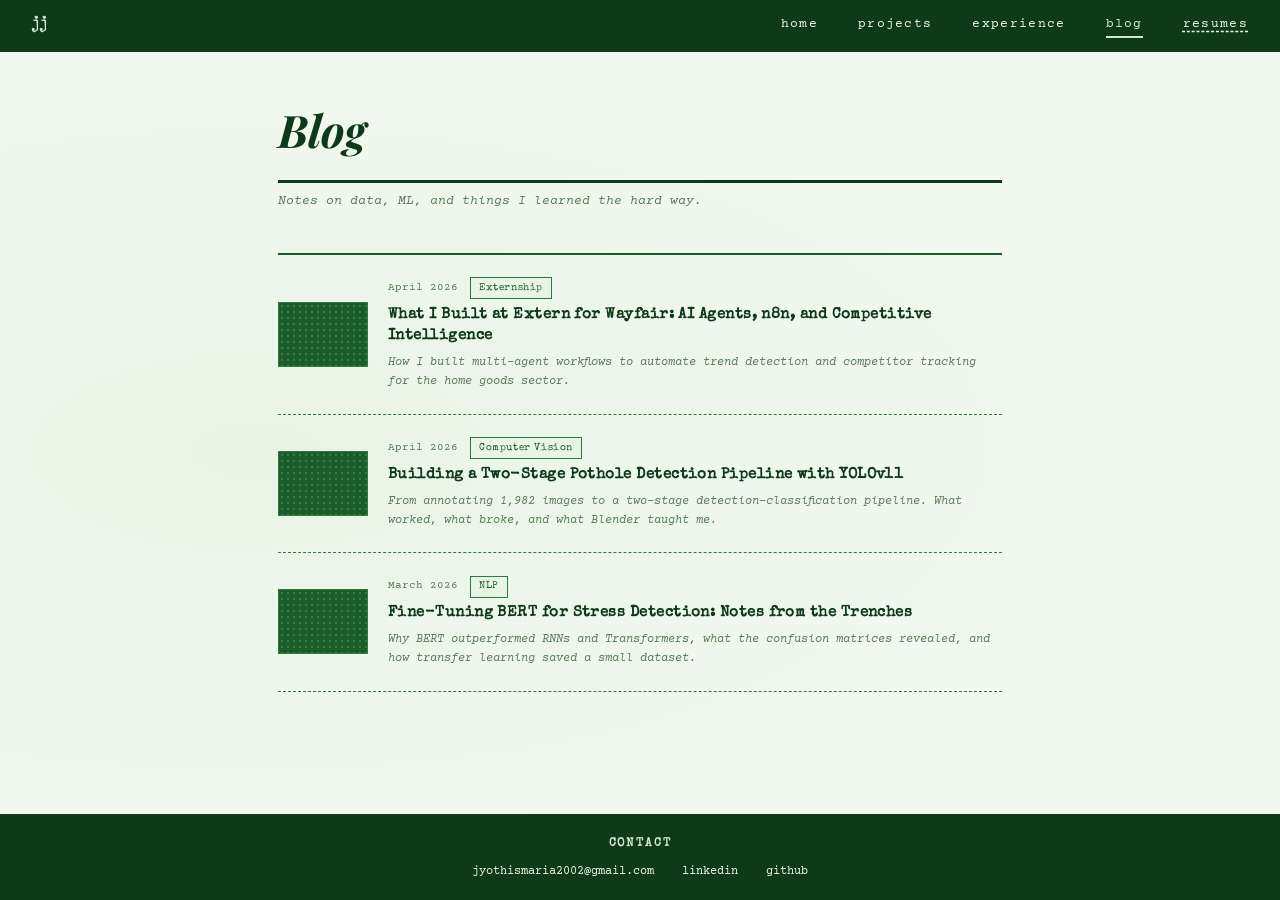
==== commit d0bff00f: "Update blog title for clarity and accuracy" ====
--- a/blog.html
+++ b/blog.html
@@ -31,7 +31,7 @@
             <span class="blog-date">April 2026</span>
             <span class="blog-tag">Externship</span>
           </div>
-          <h2>What I Built at Wayfair: AI Agents, n8n, and Competitive Intelligence</h2>
+          <h2>What I Built at Extern for Wayfair: AI Agents, n8n, and Competitive Intelligence</h2>
           <p>How I built multi-agent workflows to automate trend detection and competitor tracking for the home goods sector.</p>
         </div>
       </a>
--- a/css/style.css
+++ b/css/style.css
@@ -1075,14 +1075,14 @@
   margin-bottom: .25rem;
 }
 
-.vt-body li::before { content: "—"; position: absolute; left: 0; color: var(--emerald-mid); }
+.vt-body li::before { content: "—"; position: absolute; left: 0; color: #ffffff; }
 
 .vt-tags { display: flex; flex-wrap: wrap; gap: .3rem; }
 
 .vt-tags span {
   font-family: var(--font-mono);
   font-size: .6rem;
-  color: #ffffff;
+  color: var(--emerald-dark);
   border: 1px solid var(--emerald-mid);
   padding: .1rem .4rem;
   letter-spacing: .5px;
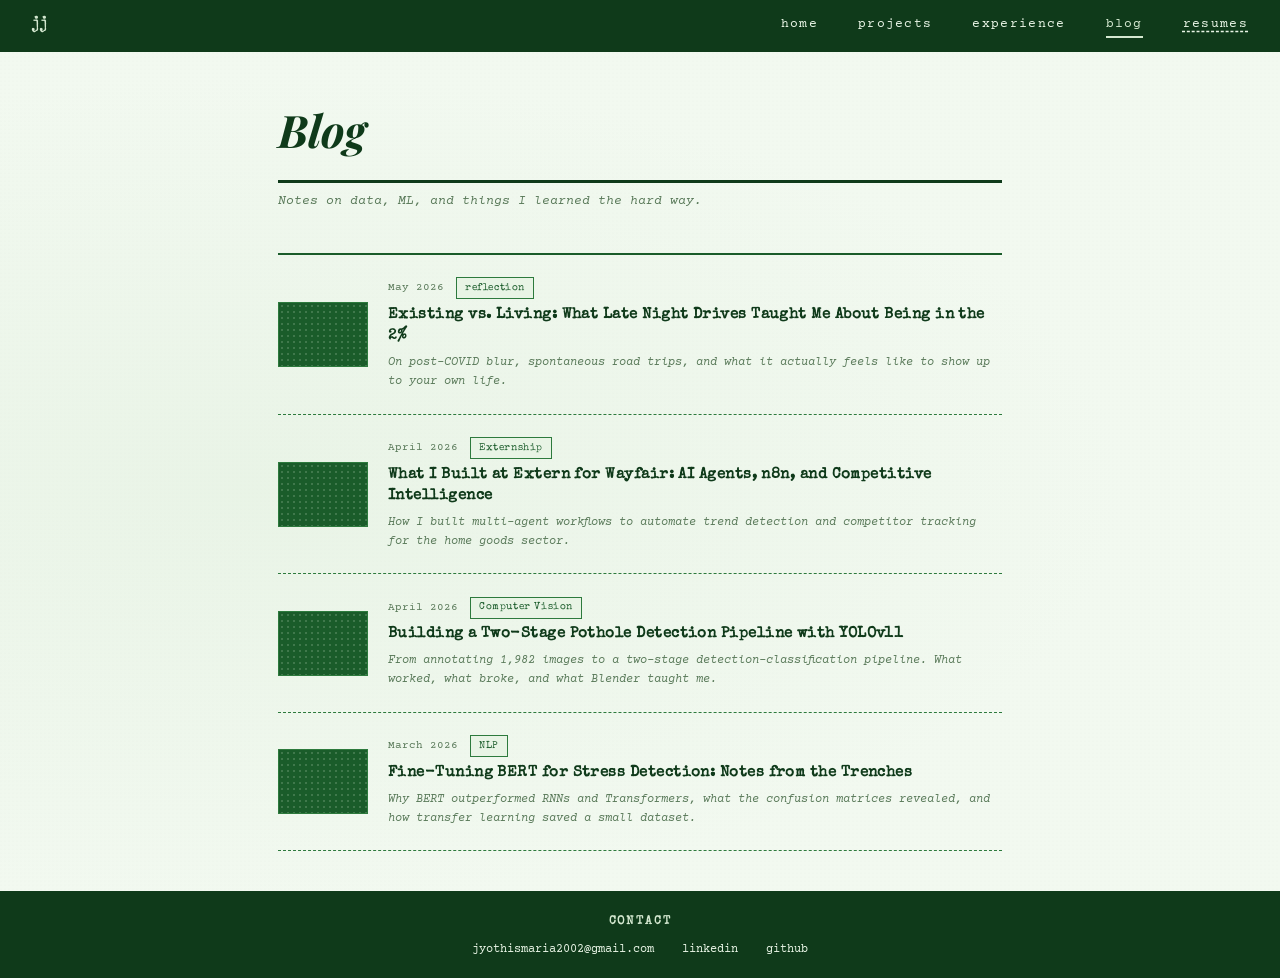
==== commit dede52e0: "Add new blog post link for May 2026" ====
--- a/blog.html
+++ b/blog.html
@@ -23,7 +23,18 @@
     <p class="blog-subtitle">Notes on data, ML, and things I learned the hard way.</p>
 
     <div class="blog-list">
-
+      <a href="blog/living_exisiting.html" class="blog-row">
+        <div class="blog-thumb"></div>
+        <div class="blog-row-content">
+          <div class="blog-meta">
+            <span class="blog-date">May 2026</span>
+            <span class="blog-tag">reflection</span>
+          </div>
+          <h2>Existing vs. Living: What Late Night Drives Taught Me About Being in the 2%</h1>
+  	      <p class="post-subtitle">On post-COVID blur, spontaneous road trips, and what it actually feels like to show up to your own life.</p>
+        </div>
+      </a>
+      
       <a href="blog/wayfair-ai-agents.html" class="blog-row">
         <div class="blog-thumb"></div>
         <div class="blog-row-content">
--- a/css/style.css
+++ b/css/style.css
@@ -247,10 +247,9 @@
 
 .about-divider-v { display: none; }
 
-.about-body {
-  display: grid;
-  grid-template-columns: 1fr 1fr;
-  gap: 2rem;
+.about-body p {
+  font-size: 0.85rem;
+  line-height: 1.9;
 }
 
 .about-body p {
@@ -258,7 +257,7 @@
   font-size: 0.8rem;
   color: var(--green-light);
   line-height: 1.85;
-  margin-bottom: 0;
+  margin-bottom: 1.25rem;
 }
 
 @media (max-width: 800px) {
@@ -1097,3 +1096,181 @@
   .vt-title { font-size: 11px; }
   .vt-company { font-size: 10px; }
 }
+
+
+/* ═══════════════════════════════════════════════════════════════════════════
+   RESPONSIVE DESIGN — Full breakpoint system
+   Breakpoints: 1200px (large), 900px (tablet), 600px (mobile), 400px (small)
+   ═══════════════════════════════════════════════════════════════════════════ */
+
+/* ── GLOBAL ─────────────────────────────────────────────────────────────── */
+* { box-sizing: border-box; }
+
+img, canvas, video { max-width: 100%; height: auto; }
+
+/* ── NAV ─────────────────────────────────────────────────────────────────── */
+@media (max-width: 600px) {
+  nav { padding: 0.6rem 1rem; flex-wrap: wrap; gap: 0.5rem; }
+  .nav-initials { font-size: 0.95rem; }
+  .nav-links { gap: 1.25rem; }
+  .nav-links a { font-size: 0.75rem; }
+}
+
+@media (max-width: 400px) {
+  .nav-links { gap: 0.75rem; }
+  .nav-links a { font-size: 0.7rem; letter-spacing: 0.04em; }
+}
+
+/* ── HOME PAGE ───────────────────────────────────────────────────────────── */
+@media (max-width: 1100px) {
+  .hero-name h1 { font-size: clamp(2.2rem, 4vw, 4rem); }
+  #portrait-canvas { max-width: 320px; }
+}
+
+@media (max-width: 800px) {
+  .home-page { margin: 0.75rem; border-radius: 12px; }
+
+  .hero-panel {
+    grid-template-columns: 1fr;
+    padding: 2rem 1.5rem;
+    gap: 1.5rem;
+    text-align: center;
+  }
+
+  .hero-divider-v { display: none; }
+
+  .hero-name {
+    padding-right: 0;
+    align-items: center;
+    text-align: center;
+  }
+
+  .hero-name h1 { font-size: clamp(2rem, 8vw, 3.5rem); text-align: center; }
+
+  p.hero-tagline, .hero-tagline {
+    text-align: center;
+  }
+
+  .hero-photo {
+    padding-left: 0;
+    justify-content: center;
+  }
+
+  #portrait-canvas { max-width: 260px; }
+
+  .about-section { padding: 2rem 1.5rem; }
+  .about-body { grid-template-columns: 1fr; gap: 0; }
+  .about-quote { font-size: 1rem; }
+}
+
+@media (max-width: 500px) {
+  .home-page { margin: 0.5rem; }
+  .hero-panel { padding: 1.5rem 1rem; }
+  .hero-name h1 { font-size: clamp(1.8rem, 9vw, 2.8rem); }
+  #portrait-canvas { max-width: 200px; }
+  .about-section { padding: 1.5rem 1rem; }
+  .about-quote { font-size: 0.9rem; padding-left: 0.75rem; }
+  .about-body p { font-size: 0.78rem; }
+}
+
+/* ── PROJECTS PAGE ───────────────────────────────────────────────────────── */
+@media (max-width: 900px) {
+  .projects-layout { padding: 2rem 1.5rem; }
+  .projects-grid { grid-template-columns: 1fr 1fr; gap: 1rem; }
+}
+
+@media (max-width: 600px) {
+  .projects-layout { padding: 1.5rem 1rem; }
+  .projects-grid { grid-template-columns: 1fr; gap: 1rem; }
+  .page-title { font-size: 2rem; margin-bottom: 1.25rem; }
+  .project-desc h3 { font-size: 0.9rem; }
+  .project-desc p { font-size: 0.78rem; }
+}
+
+/* ── BLOG PAGE ───────────────────────────────────────────────────────────── */
+@media (max-width: 700px) {
+  .blog-layout { padding: 1.5rem 1rem; }
+  .blog-row { grid-template-columns: 1fr; gap: 0.75rem; padding: 1.1rem 0; }
+  .blog-thumb { display: none; }
+  .blog-row-content h2 { font-size: 0.9rem; }
+  .blog-row-content p { font-size: 0.75rem; }
+  .page-title { font-size: 2rem; }
+}
+
+/* ── BLOG POST ───────────────────────────────────────────────────────────── */
+@media (max-width: 700px) {
+  .post-layout { padding: 1.5rem 1rem; }
+  .post-header h1 { font-size: 1.5rem; }
+  .post-subtitle { font-size: 0.82rem; }
+  .post-body { font-size: 0.85rem; }
+  .post-body h2 { font-size: 0.95rem; }
+}
+
+/* ── EXPERIENCE TIMELINE ─────────────────────────────────────────────────── */
+@media (max-width: 900px) {
+  .exp-layout { padding: 2rem 1.5rem; }
+
+  /* Switch to single-column timeline on tablet */
+  .vt-row {
+    grid-template-columns: 28px 1fr;
+    grid-template-rows: auto;
+    margin-bottom: 1.25rem;
+  }
+
+  .vt-dot-col {
+    grid-column: 1;
+    grid-row: 1;
+    padding-top: 5px;
+  }
+
+  /* All cards go to the right on mobile */
+  .vt-card.left, .vt-card.right {
+    grid-column: 2;
+    grid-row: 1;
+    text-align: left;
+    padding-left: 16px;
+    padding-right: 0;
+  }
+
+  .vt-card.left .vt-body {
+    border-right: none;
+    border-left: 3px solid var(--emerald-mid);
+  }
+
+  .vt-empty-left, .vt-empty-right { display: none; }
+
+  /* Spine on the left */
+  .spine {
+    left: 14px;
+    transform: none;
+  }
+
+  .spine::after {
+    left: 50%;
+    transform: translateX(-50%);
+  }
+
+  .exp-legend { flex-wrap: wrap; gap: 1rem; }
+}
+
+@media (max-width: 600px) {
+  .exp-layout { padding: 1.5rem 1rem; }
+  .vt-title { font-size: 12px; }
+  .vt-company { font-size: 10px; }
+  .vt-date { font-size: 10px; }
+  .vt-body li { font-size: 0.72rem; }
+  .vt-tags span { font-size: 0.55rem; }
+  .page-title { font-size: 2rem; }
+}
+
+/* ── FOOTER ──────────────────────────────────────────────────────────────── */
+@media (max-width: 700px) {
+  footer { padding: 1rem 1.25rem; }
+  .footer-links { gap: 0.75rem; flex-direction: column; align-items: center; }
+  .footer-links a { font-size: 0.72rem; }
+}
+
+@media (max-width: 400px) {
+  .footer-links { gap: 0.5rem; }
+  .footer-inner strong { font-size: 0.65rem; }
+}
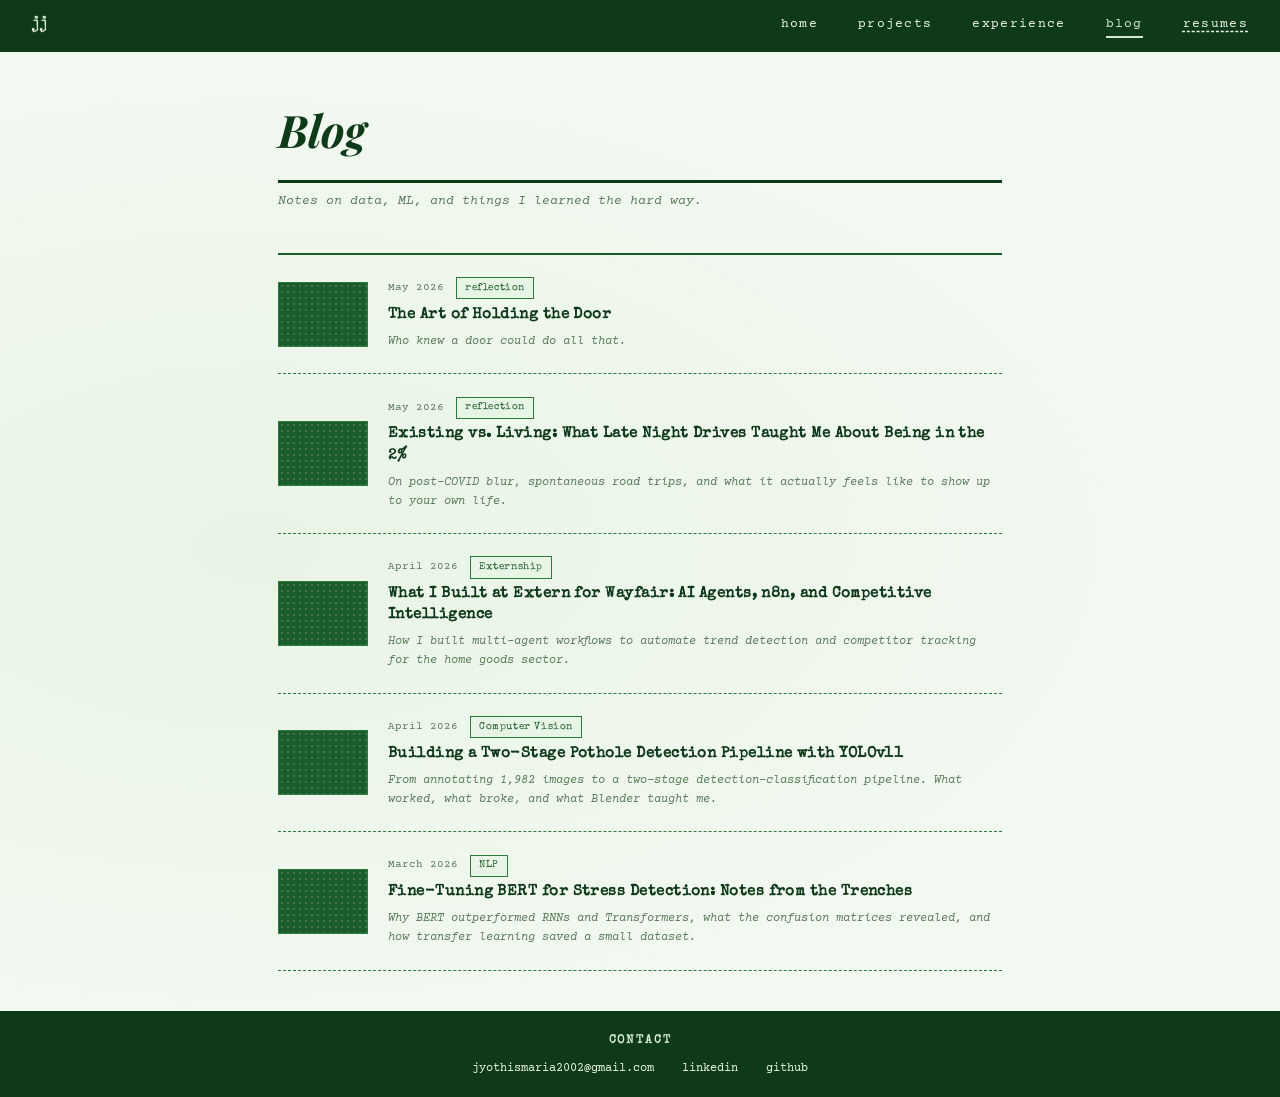
==== commit ce82ec7c: "Add new blog post 'The Art of Holding the Door'" ====
--- a/blog.html
+++ b/blog.html
@@ -23,6 +23,17 @@
     <p class="blog-subtitle">Notes on data, ML, and things I learned the hard way.</p>
 
     <div class="blog-list">
+      <a href="blog/holding_a_door.html" class="blog-row">
+        <div class="blog-thumb"></div>
+        <div class="blog-row-content">
+          <div class="blog-meta">
+            <span class="blog-date">May 2026</span>
+            <span class="blog-tag">reflection</span>
+          </div>
+          <h2>The Art of Holding the Door</h1>
+          <p class="post-subtitle">Who knew a door could do all that.</p>
+        </div>
+      </a>
       <a href="blog/living_exisiting.html" class="blog-row">
         <div class="blog-thumb"></div>
         <div class="blog-row-content">
